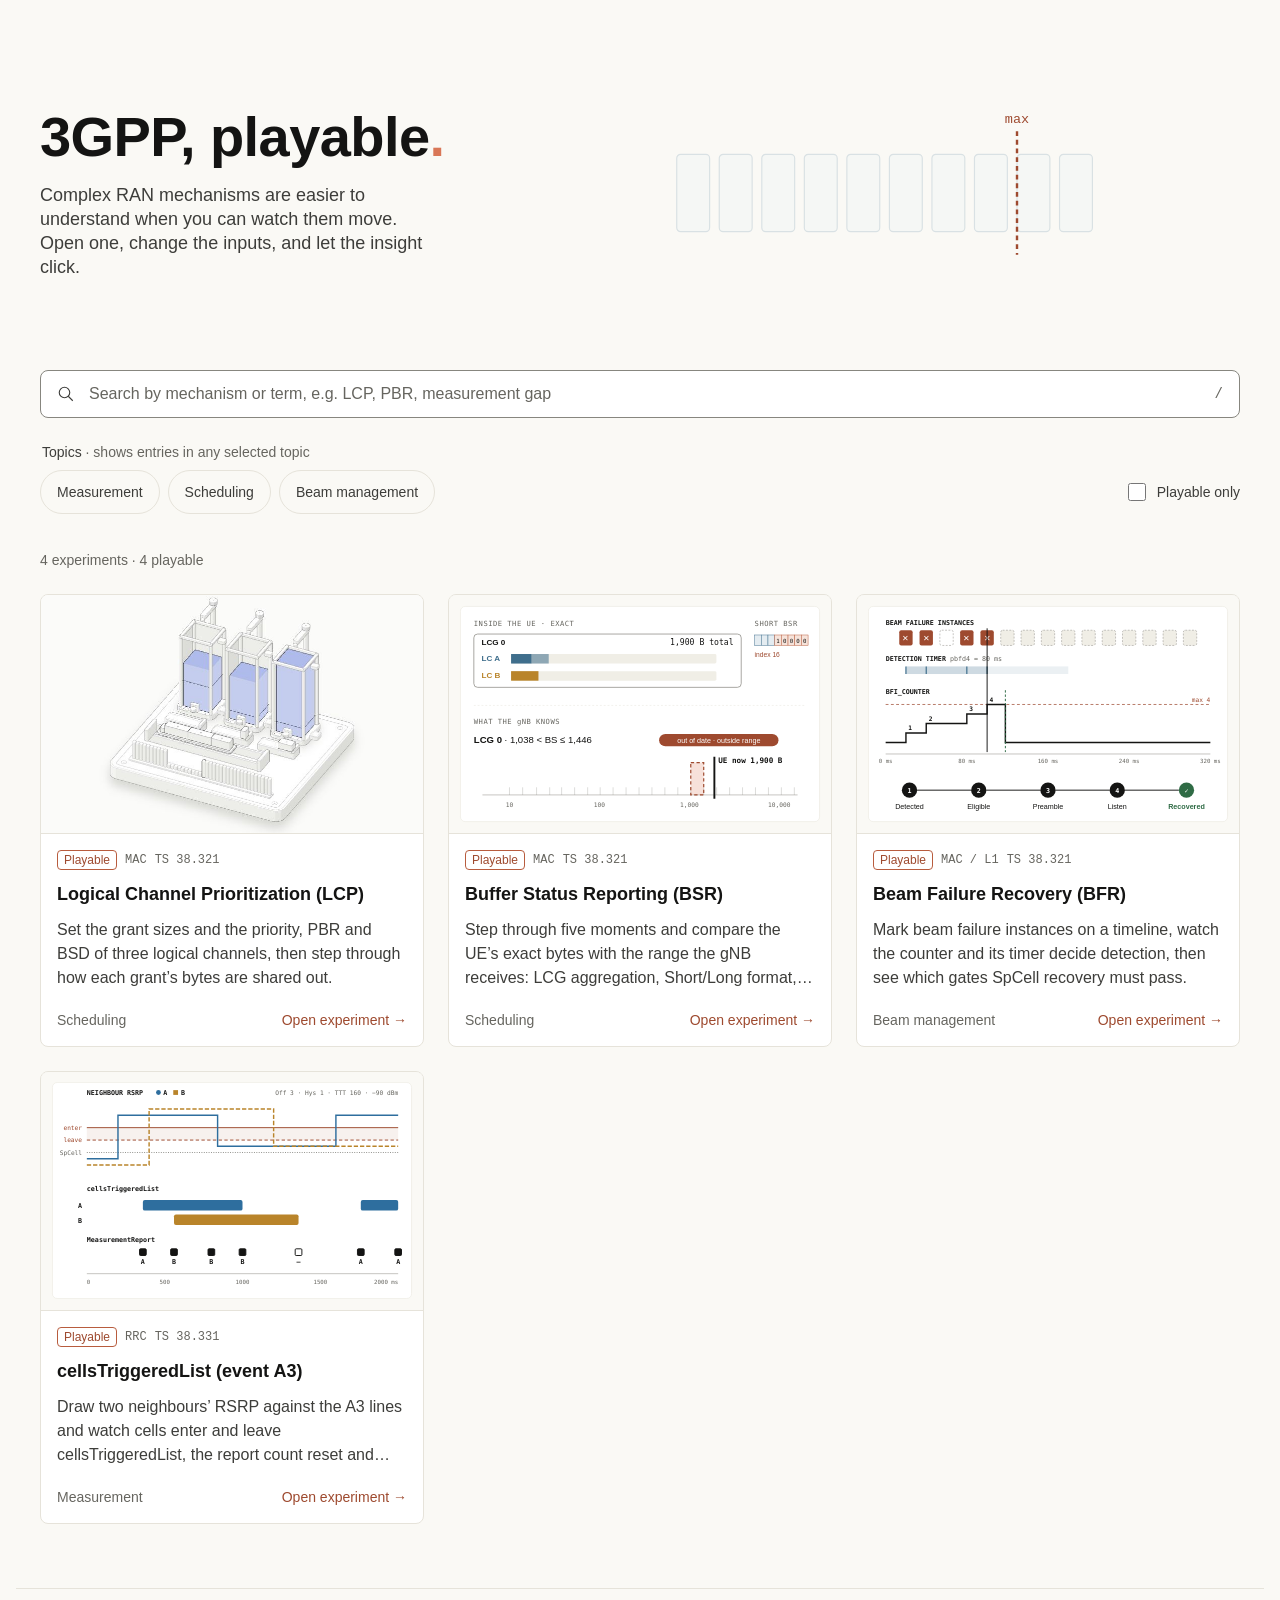
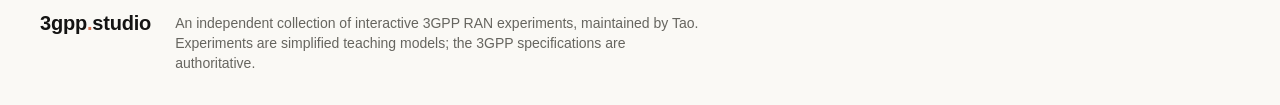
==== prototype/index.html @ b3eead16 "Add interactive experiments, sources and contribution guide" ====
<!doctype html><html lang="en"><head><meta charset="utf-8"><meta name="viewport" content="width=device-width,initial-scale=1"><title>3gpp.studio · 3GPP, playable</title><meta name="description" content="Complex RAN mechanisms become experiments you can watch and poke. Open one, change the inputs, and let the insight click."><link rel="stylesheet" href="assets/tokens.css"><link rel="stylesheet" href="assets/site.css?v=composition-20261102"><link rel="stylesheet" href="assets/hero/hero.css?v=composition-20261102"><script defer src="assets/strings.js"></script><script type="module" src="assets/hero/hero.mjs?v=four-20261104"></script><script defer src="assets/experiments.js?v=four-20261104"></script><script defer src="assets/components.js"></script><script defer src="assets/site.js?v=ctl-20261102"></script></head><body><a class="skip" href="#experiments">Skip to experiments</a><main class="container"><section class="hero"><div class="hero-copy"><h1 class="hero-wordmark"><span>3GPP, playable<span class="dot">.</span></span></h1><p class="hero-lead">Complex RAN mechanisms are easier to understand when you can watch them move. Open one, change the inputs, and let the insight click.</p></div><div class="hero-stage" id="hero-stage" aria-hidden="true"></div></section><form id="search-form" role="search"><label class="sr-only" for="search">Search experiments</label><div class="search"><svg width="18" height="18" viewBox="0 0 24 24" fill="none" stroke="currentColor" stroke-width="1.5" aria-hidden="true"><circle cx="10" cy="10" r="7"/><path d="m15 15 6 6"/></svg><input id="search" type="search" maxlength="300" autocomplete="off" placeholder="Search by mechanism or term, e.g. LCP, BSR, BFR, A3"><kbd aria-hidden="true">/</kbd></div></form><div class="filters"><fieldset><legend>Topics <span class="muted">· shows entries in any selected topic</span></legend><div id="topics" class="row"></div></fieldset><label class="checkbox"><input id="live" type="checkbox">Playable only</label></div><div class="results"><p id="result-count" role="status" aria-live="polite"></p><button id="clear" class="btn-text" hidden>Clear filters</button></div><div id="experiments" class="grid" tabindex="-1"></div><section id="empty" class="empty" hidden><h2>No matching experiments</h2><p>Try LCP, BSR, BFR or A3, or clear the filters.</p><button id="empty-clear" class="btn-primary">Clear all filters</button></section><noscript><p>Enable JavaScript to search and filter the catalog. You can also <a href="lab/lcp/index.html">open the LCP experiment directly</a>.</p></noscript></main><footer class="site-footer container"><span class="wordmark">3gpp<span>.</span>studio</span><p data-footer>An independent collection of interactive 3GPP RAN experiments, maintained by Tao. Experiments are simplified teaching models; the 3GPP specifications are authoritative.</p></footer></body></html>
---- prototype/assets/tokens.css ----
:root{
  /* ---------- primitives (do not use directly in components) ---------- */
  --s3-sand-50:#FAF9F5;  --s3-white:#FFFFFF;  --s3-sand-100:#F0EEE6;  --s3-sand-200:#E6E3DA;
  --s3-stone-500:#87867F; --s3-stone-600:#66655F; --s3-stone-800:#3D3D3A; --s3-stone-950:#141413;
  --s3-clay-400:#D97757;  --s3-clay-500:#B85C3E;  --s3-clay-700:#9E4A2F;

  /* ---------- semantic color ---------- */
  --s3-bg-page:var(--s3-sand-50);
  --s3-bg-surface:var(--s3-white);
  --s3-bg-subtle:var(--s3-sand-100);      /* preparing badge, placeholder art, pressed chip */
  --s3-bg-inverse:var(--s3-stone-950);    /* selected chip, primary button */
  --s3-text-strong:var(--s3-stone-950);   /* headings, titles, input text */
  --s3-text:var(--s3-stone-800);          /* body */
  --s3-text-muted:var(--s3-stone-600);    /* counts, placeholders, meta, footer */
  --s3-text-inverse:var(--s3-white);
  --s3-text-accent:var(--s3-clay-700);    /* playable badge, CTA, text links */
  --s3-border-subtle:var(--s3-sand-200);  /* cards, dividers, header/footer rules */
  --s3-border-control:var(--s3-stone-500);/* search field, checkbox, chip hover */
  --s3-border-accent:var(--s3-clay-500);  /* playable badge, live-card hover */
  --s3-focus:var(--s3-clay-500);
  --s3-brand-mark:var(--s3-clay-400);     /* the "." in the wordmark only */

  /* ---------- type ---------- */
  --s3-font-sans:ui-sans-serif,-apple-system,BlinkMacSystemFont,"Segoe UI",Roboto,"Helvetica Neue",Arial,sans-serif;
  --s3-font-mono:ui-monospace,"SF Mono",SFMono-Regular,Menlo,Consolas,monospace;
  --s3-text-xs:12px;  --s3-leading-xs:16px;   /* badges, mono meta, placeholder caption */
  --s3-text-sm:14px;  --s3-leading-sm:20px;   /* chips, counts, footer, lab bar, legend */
  --s3-text-md:16px;  --s3-leading-md:24px;   /* body, summaries, search input */
  --s3-text-lg:18px;  --s3-leading-lg:24px;   /* card title */
  --s3-text-xl:24px;  --s3-leading-xl:30px;   /* mobile H1, empty-state title, placeholder mark */
  --s3-text-2xl:32px; --s3-leading-2xl:38px;  /* desktop H1 */
  --s3-weight-regular:400; --s3-weight-semibold:600;
  --s3-tracking-tight:-0.01em;                /* H1 and wordmark only */

  /* ---------- space (4-pt) ---------- */
  --s3-space-1:4px; --s3-space-2:8px; --s3-space-3:12px; --s3-space-4:16px;
  --s3-space-5:24px; --s3-space-6:32px; --s3-space-7:48px; --s3-space-8:64px;

  /* ---------- layout ---------- */
  --s3-page-max:1248px;      /* includes gutters → 1200px content */
  --s3-gutter:24px;
  --s3-grid-gap:24px;
  --s3-measure:68ch;         /* intro paragraph, footer text, popover */
  --s3-control-h:44px;       /* chips, buttons, checkbox row, lab bar targets */
  --s3-control-h-lg:48px;    /* search field */

  /* ---------- shape, elevation, motion, focus ---------- */
  --s3-radius-sm:4px;  --s3-radius-md:8px;  --s3-radius-pill:999px;
  --s3-border-w:1px;
  --s3-shadow-popover:0 8px 24px rgb(20 20 19 / .08);   /* only shadow in the system */
  --s3-duration:120ms; --s3-ease:cubic-bezier(.2,0,0,1);
  --s3-focus-w:2px; --s3-focus-offset:2px;
}
@media (max-width:639px){ :root{ --s3-gutter:16px; --s3-grid-gap:16px; } }
---- prototype/assets/site.css ----
*{box-sizing:border-box}body{margin:0;background:var(--s3-bg-page);color:var(--s3-text);font:var(--s3-text-md)/var(--s3-leading-md) var(--s3-font-sans)}a{color:var(--s3-text-accent)}button,input{font:inherit}button,a,input,summary{touch-action:manipulation}button{cursor:pointer}h1,h2,h3,p{margin:0}h1{font-size:var(--s3-text-2xl);line-height:var(--s3-leading-2xl);letter-spacing:var(--s3-tracking-tight);font-weight:var(--s3-weight-semibold);color:var(--s3-text-strong)}h2{font-size:var(--s3-text-xl);line-height:var(--s3-leading-xl);color:var(--s3-text-strong)}[hidden]{display:none!important}:focus-visible,[data-state=focus]{outline:var(--s3-focus-w) solid var(--s3-focus);outline-offset:var(--s3-focus-offset)}.container{max-width:var(--s3-page-max);margin:auto;padding-inline:var(--s3-gutter)}.site-header{height:var(--s3-space-8);border-bottom:1px solid var(--s3-border-subtle)}.site-header .container{height:100%;display:flex;align-items:center}.wordmark{font-size:20px;font-weight:var(--s3-weight-semibold);letter-spacing:var(--s3-tracking-tight);color:var(--s3-text-strong);text-decoration:none;white-space:nowrap}.wordmark span{color:var(--s3-brand-mark)}.intro{padding:var(--s3-space-7) 0 var(--s3-space-6)}.intro p{max-width:var(--s3-measure);margin-top:var(--s3-space-3);font-size:var(--s3-text-lg);line-height:var(--s3-leading-md)}.search{display:flex;align-items:center;gap:var(--s3-space-3);height:var(--s3-control-h-lg);padding:0 var(--s3-space-4);border:1px solid var(--s3-border-control);border-radius:var(--s3-radius-md);background:var(--s3-bg-surface)}.search:focus-within{outline:var(--s3-focus-w) solid var(--s3-focus);outline-offset:var(--s3-focus-offset)}.search svg{flex-shrink:0}.search input{width:100%;min-width:0;border:0;outline:none;background:transparent;color:var(--s3-text-strong)}.search input::placeholder{color:var(--s3-text-muted)}kbd{font:var(--s3-text-sm) var(--s3-font-mono);color:var(--s3-text-muted)}.search:focus-within kbd{visibility:hidden}.filters{display:flex;align-items:flex-end;justify-content:space-between;gap:var(--s3-space-4);margin-top:var(--s3-space-5)}fieldset{border:0;padding:0;margin:0;min-width:0}legend{font-size:var(--s3-text-sm);line-height:var(--s3-leading-sm);margin-bottom:var(--s3-space-2)}.muted{color:var(--s3-text-muted)}.row{display:flex;flex-wrap:wrap;gap:var(--s3-space-2);align-items:center}.chip{min-height:var(--s3-control-h);padding:0 var(--s3-space-4);border:1px solid var(--s3-border-subtle);border-radius:var(--s3-radius-pill);background:transparent;color:var(--s3-text);font-size:var(--s3-text-sm);display:inline-flex;gap:var(--s3-space-2);align-items:center}.chip:hover,.chip[data-state=hover]{border-color:var(--s3-border-control);background:var(--s3-bg-subtle)}.chip:active,.chip[data-state=active]{background:var(--s3-bg-subtle)}.chip[aria-pressed=true]{background:var(--s3-bg-inverse);color:var(--s3-text-inverse);border-color:var(--s3-bg-inverse)}.chip-check{display:none}.chip[aria-pressed=true] .chip-check{display:inline}.checkbox{display:flex;align-items:center;gap:var(--s3-space-2);min-height:var(--s3-control-h);font-size:var(--s3-text-sm);white-space:nowrap;cursor:pointer}.checkbox input{width:18px;height:18px;accent-color:var(--s3-text-strong)}.results{display:flex;align-items:center;justify-content:space-between;min-height:var(--s3-control-h);margin:var(--s3-space-5) 0 var(--s3-space-3);color:var(--s3-text-muted);font-size:var(--s3-text-sm)}.btn-text{min-height:var(--s3-control-h);border:0;background:transparent;color:var(--s3-text-accent);text-decoration:underline;text-underline-offset:4px;padding:0 var(--s3-space-2);font-size:var(--s3-text-sm)}.btn-primary{min-height:var(--s3-control-h);border:1px solid var(--s3-bg-inverse);background:var(--s3-bg-inverse);color:var(--s3-text-inverse);border-radius:var(--s3-radius-sm);padding:0 var(--s3-space-4);font-size:var(--s3-text-sm)}.btn-primary:hover,.btn-primary[data-state=hover]{background:var(--s3-text)}.btn-primary:active,.btn-primary[data-state=active]{transform:translateY(1px)}.grid{display:grid;grid-template-columns:repeat(3,minmax(0,1fr));gap:var(--s3-grid-gap)}.card{border:1px solid var(--s3-border-subtle);border-radius:var(--s3-radius-md);overflow:hidden;display:flex;flex-direction:column;background:var(--s3-bg-surface);color:var(--s3-text);text-decoration:none;min-width:0}.card--playable{transition:transform var(--s3-duration) var(--s3-ease),border-color var(--s3-duration) var(--s3-ease)}.card--playable:hover,.card--playable[data-state=hover]{transform:translateY(-2px);border-color:var(--s3-border-accent)}.card--playable:active{transform:none}.preview{aspect-ratio:16/10;background:var(--s3-bg-subtle);overflow:hidden;border-bottom:1px solid var(--s3-border-subtle)}.preview img{display:block;width:100%;height:100%;object-fit:cover}.preview--plate{padding:var(--s3-space-5);display:flex;flex-direction:column;align-items:flex-start;justify-content:space-between;background-size:24px 24px}.preview[data-pattern=measurement]{background-image:linear-gradient(var(--s3-border-subtle) 1px,transparent 1px);background-size:100% 16px}.preview[data-pattern=scheduling]{background-image:linear-gradient(var(--s3-border-subtle) 1px,transparent 1px),linear-gradient(90deg,var(--s3-border-subtle) 1px,transparent 1px)}.preview[data-pattern=power]{background-image:linear-gradient(90deg,var(--s3-border-subtle) 1px,transparent 1px);background-size:12px 100%}.preview[data-pattern=security]{background-image:repeating-linear-gradient(45deg,transparent 0 11px,var(--s3-border-subtle) 11px 12px)}.plate-caption,.plate-mark{background:var(--s3-bg-subtle);padding:2px 6px;border-radius:var(--s3-radius-sm);font-family:var(--s3-font-mono)}.plate-caption{font-size:var(--s3-text-xs);line-height:var(--s3-leading-xs);color:var(--s3-text-muted)}.plate-mark{font-size:var(--s3-text-xl);line-height:var(--s3-leading-xl);color:var(--s3-text-strong)}.card-body{padding:var(--s3-space-4);display:flex;flex-direction:column;flex:1;gap:var(--s3-space-3)}.meta{display:flex;flex-wrap:wrap;align-items:center;gap:var(--s3-space-2);font:var(--s3-text-xs)/var(--s3-leading-xs) var(--s3-font-mono);color:var(--s3-text-muted)}.badge{padding:1px 6px;border:1px solid var(--s3-border-subtle);border-radius:var(--s3-radius-sm);background:var(--s3-bg-subtle);font:var(--s3-text-xs)/var(--s3-leading-xs) var(--s3-font-sans);white-space:nowrap}.badge--playable{color:var(--s3-text-accent);border-color:var(--s3-border-accent);background:var(--s3-bg-surface)}.card h2{font-size:var(--s3-text-lg);line-height:var(--s3-leading-lg);font-weight:var(--s3-weight-semibold)}.summary{display:-webkit-box;-webkit-line-clamp:3;-webkit-box-orient:vertical;overflow:hidden}.card-bottom{display:flex;justify-content:space-between;gap:var(--s3-space-3);margin-top:auto;padding-top:var(--s3-space-2);font-size:var(--s3-text-sm);line-height:var(--s3-leading-sm);color:var(--s3-text-muted)}.card-cta{color:var(--s3-text-accent);white-space:nowrap}.preparing-note{max-width:22ch;text-align:right}.empty{border:1px dashed var(--s3-border-control);border-radius:var(--s3-radius-md);padding:var(--s3-space-8) var(--s3-space-5);text-align:center}.empty p{margin:var(--s3-space-3) 0 var(--s3-space-5)}.site-footer{margin-top:var(--s3-space-8);padding-top:var(--s3-space-5);padding-bottom:var(--s3-space-6);display:flex;align-items:flex-start;gap:var(--s3-space-5);font-size:var(--s3-text-sm);line-height:var(--s3-leading-sm);border-top:1px solid var(--s3-border-subtle);color:var(--s3-text-muted)}.site-footer p{max-width:var(--s3-measure);flex:1}.site-footer>a{white-space:nowrap}.sr-only{position:absolute;width:1px;height:1px;padding:0;overflow:hidden;clip:rect(0,0,0,0);white-space:nowrap;border:0}.skip{position:absolute;left:var(--s3-gutter);top:-100px;background:var(--s3-bg-surface);padding:var(--s3-space-3);z-index:50}.skip:focus{top:var(--s3-space-2)}@media(max-width:1023px){.grid{grid-template-columns:repeat(2,minmax(0,1fr))}}@media(max-width:639px){.site-header{height:56px}.intro{padding-top:var(--s3-space-6)}h1{font-size:var(--s3-text-xl);line-height:var(--s3-leading-xl)}.intro p{font-size:var(--s3-text-md)}.grid{grid-template-columns:1fr}.filters{align-items:flex-start;flex-direction:column}.search kbd{display:none}.site-footer{flex-direction:column}.preparing-note{max-width:23ch}}@media(prefers-reduced-motion:reduce){*{transition:none!important;scroll-behavior:auto!important}}

/* Tightly framed Anatomy previews must remain fully visible. */
.card[data-id="measurement"] .preview img,
.card[data-id="gap"] .preview img,
.card[data-id="power"] .preview img,
.card[data-id="security"] .preview img{object-fit:contain}
---- prototype/assets/hero/hero.css ----
.hero{position:relative;display:grid;grid-template-columns:minmax(0,2fr) minmax(0,3fr);align-items:center;gap:var(--s3-space-6);padding:var(--s3-space-7) 0 var(--s3-space-6);isolation:isolate}
.hero-copy{position:relative;z-index:2;min-width:0}
.hero-stage{position:relative;z-index:1;min-width:0;height:clamp(220px,24vw,290px);aspect-ratio:auto;overflow:hidden;pointer-events:none;mask-image:linear-gradient(90deg,transparent 0,#000 18%,#000 100%);-webkit-mask-image:linear-gradient(90deg,transparent 0,#000 18%,#000 100%)}
.hero-stage .hero-svg,.hero-stage .hero-svg svg{width:100%;height:100%;display:block}
.hero-wordmark{display:block;font-weight:var(--s3-weight-semibold);letter-spacing:var(--s3-tracking-tight);color:var(--s3-text-strong);font-size:clamp(28px,5.2vw,56px);line-height:1.08;margin:0;white-space:nowrap}
.hero-wordmark .dot{color:var(--s3-brand-mark)}
.hero-lead{max-width:40ch;margin-top:var(--s3-space-4);font-size:var(--s3-text-lg);line-height:var(--s3-leading-md);color:var(--s3-text)}
@media (max-width:899px){
  .hero{grid-template-columns:minmax(0,1fr) minmax(0,1fr);gap:var(--s3-space-5)}
  .hero-wordmark{white-space:normal;font-size:clamp(26px,5.5vw,42px)}
  .hero-stage{aspect-ratio:1/1}
}
@media (max-width:639px){
  .hero{grid-template-columns:1fr;padding-top:var(--s3-space-6)}
  .hero-stage{aspect-ratio:16/7;opacity:.4;mask-image:radial-gradient(ellipse 90% 100% at 60% 50%,#000 50%,transparent 100%);-webkit-mask-image:radial-gradient(ellipse 90% 100% at 60% 50%,#000 50%,transparent 100%)}
  .hero-wordmark{font-size:clamp(26px,8vw,36px)}
}
@media (max-width:479px){.hero-stage{display:none}}
@media (prefers-reduced-motion: reduce){.hero-stage *{animation:none!important}}
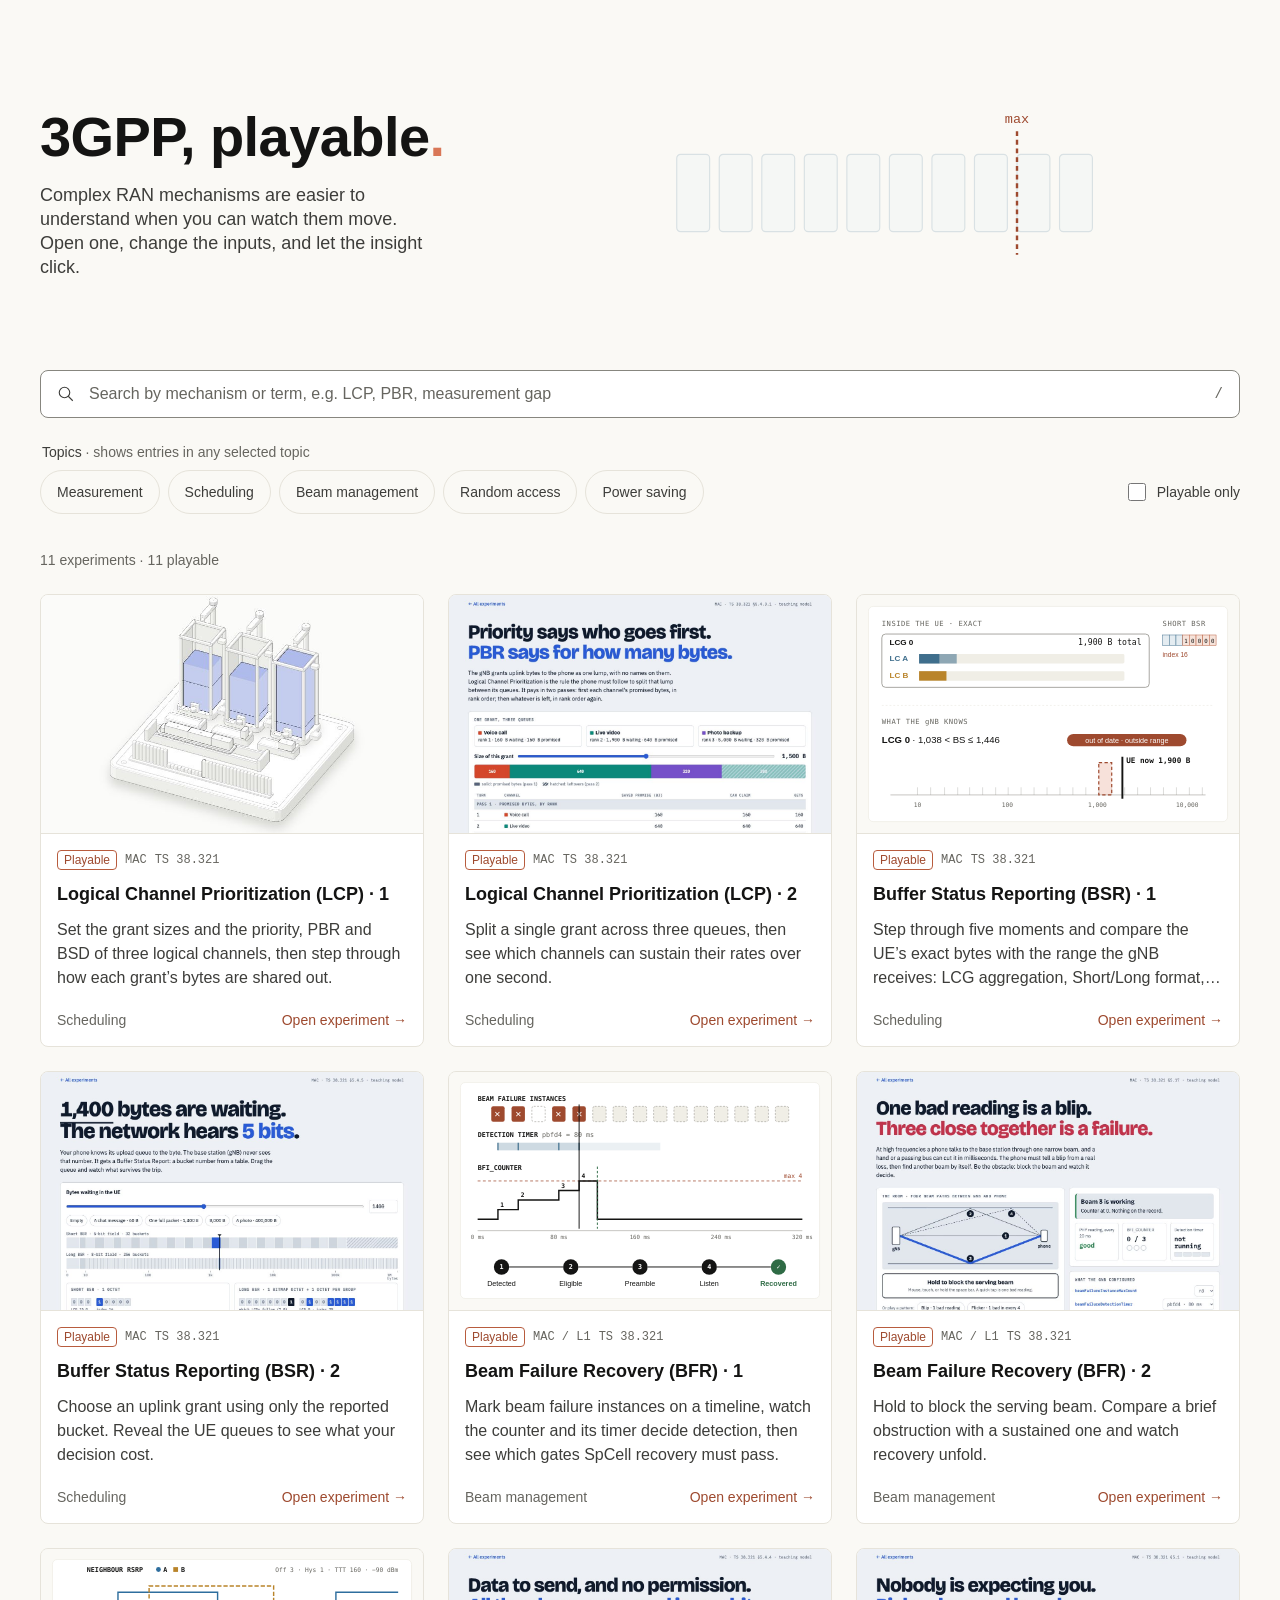
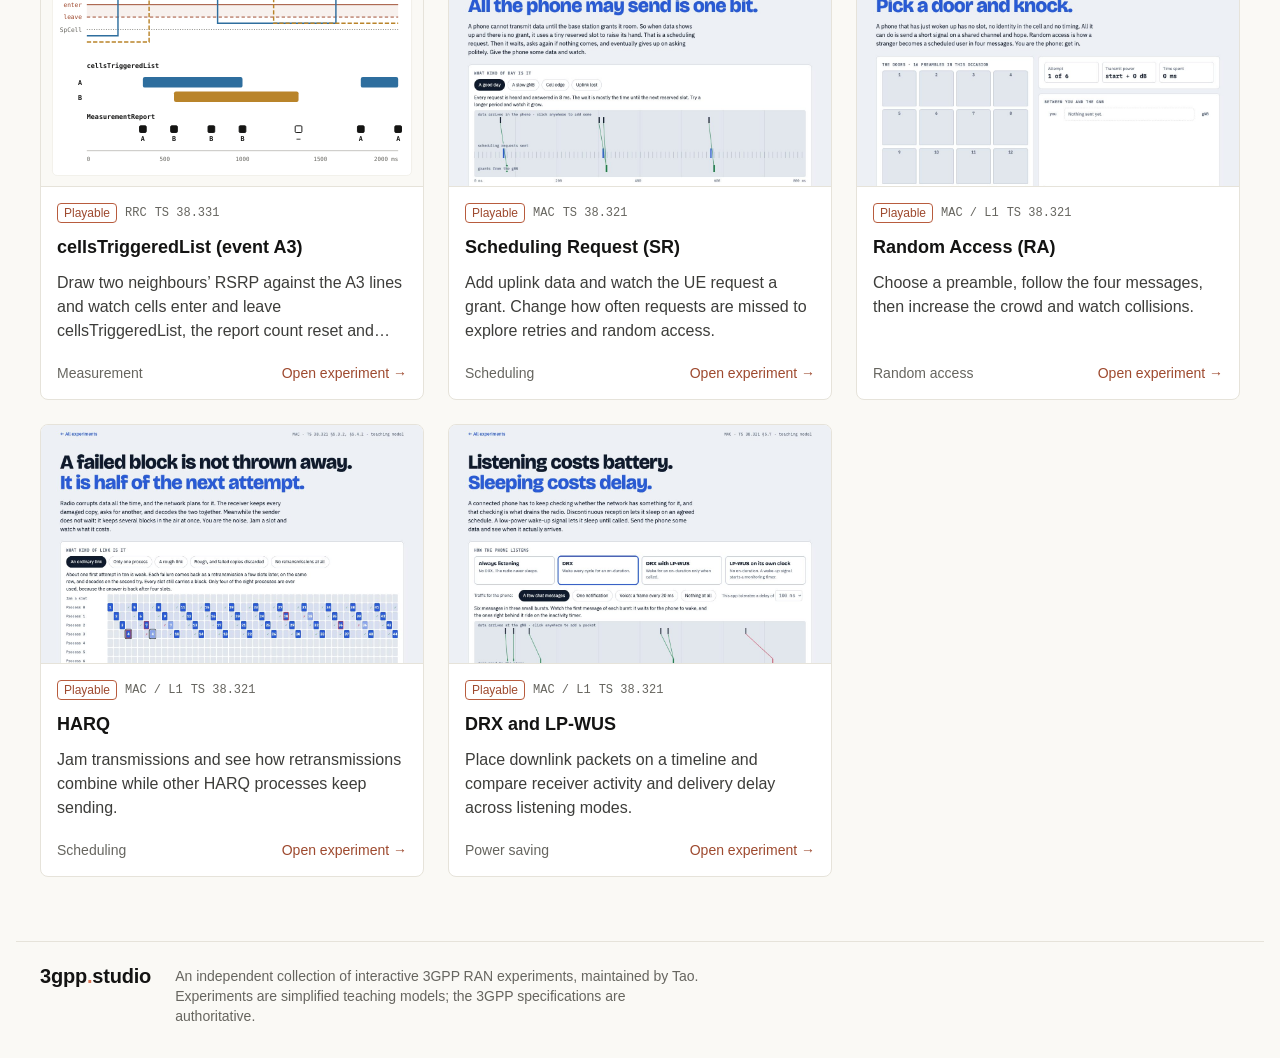
==== commit f1b99652: "Publish seven interactive radio labs and number related experiments" ====
--- a/prototype/index.html
+++ b/prototype/index.html
@@ -1 +1 @@
-<!doctype html><html lang="en"><head><meta charset="utf-8"><meta name="viewport" content="width=device-width,initial-scale=1"><title>3gpp.studio · 3GPP, playable</title><meta name="description" content="Complex RAN mechanisms become experiments you can watch and poke. Open one, change the inputs, and let the insight click."><link rel="stylesheet" href="assets/tokens.css"><link rel="stylesheet" href="assets/site.css?v=composition-20261102"><link rel="stylesheet" href="assets/hero/hero.css?v=composition-20261102"><script defer src="assets/strings.js"></script><script type="module" src="assets/hero/hero.mjs?v=four-20261104"></script><script defer src="assets/experiments.js?v=four-20261104"></script><script defer src="assets/components.js"></script><script defer src="assets/site.js?v=ctl-20261102"></script></head><body><a class="skip" href="#experiments">Skip to experiments</a><main class="container"><section class="hero"><div class="hero-copy"><h1 class="hero-wordmark"><span>3GPP, playable<span class="dot">.</span></span></h1><p class="hero-lead">Complex RAN mechanisms are easier to understand when you can watch them move. Open one, change the inputs, and let the insight click.</p></div><div class="hero-stage" id="hero-stage" aria-hidden="true"></div></section><form id="search-form" role="search"><label class="sr-only" for="search">Search experiments</label><div class="search"><svg width="18" height="18" viewBox="0 0 24 24" fill="none" stroke="currentColor" stroke-width="1.5" aria-hidden="true"><circle cx="10" cy="10" r="7"/><path d="m15 15 6 6"/></svg><input id="search" type="search" maxlength="300" autocomplete="off" placeholder="Search by mechanism or term, e.g. LCP, BSR, BFR, A3"><kbd aria-hidden="true">/</kbd></div></form><div class="filters"><fieldset><legend>Topics <span class="muted">· shows entries in any selected topic</span></legend><div id="topics" class="row"></div></fieldset><label class="checkbox"><input id="live" type="checkbox">Playable only</label></div><div class="results"><p id="result-count" role="status" aria-live="polite"></p><button id="clear" class="btn-text" hidden>Clear filters</button></div><div id="experiments" class="grid" tabindex="-1"></div><section id="empty" class="empty" hidden><h2>No matching experiments</h2><p>Try LCP, BSR, BFR or A3, or clear the filters.</p><button id="empty-clear" class="btn-primary">Clear all filters</button></section><noscript><p>Enable JavaScript to search and filter the catalog. You can also <a href="lab/lcp/index.html">open the LCP experiment directly</a>.</p></noscript></main><footer class="site-footer container"><span class="wordmark">3gpp<span>.</span>studio</span><p data-footer>An independent collection of interactive 3GPP RAN experiments, maintained by Tao. Experiments are simplified teaching models; the 3GPP specifications are authoritative.</p></footer></body></html>+<!doctype html><html lang="en"><head><meta charset="utf-8"><meta name="viewport" content="width=device-width,initial-scale=1"><title>3gpp.studio · 3GPP, playable</title><meta name="description" content="Complex RAN mechanisms become experiments you can watch and poke. Open one, change the inputs, and let the insight click."><link rel="stylesheet" href="assets/tokens.css"><link rel="stylesheet" href="assets/site.css?v=composition-20261102"><link rel="stylesheet" href="assets/hero/hero.css?v=composition-20261102"><script defer src="assets/strings.js"></script><script type="module" src="assets/hero/hero.mjs?v=four-20261104"></script><script defer src="assets/experiments.js?v=labs-20261112"></script><script defer src="assets/components.js"></script><script defer src="assets/site.js?v=ctl-20261102"></script></head><body><a class="skip" href="#experiments">Skip to experiments</a><main class="container"><section class="hero"><div class="hero-copy"><h1 class="hero-wordmark"><span>3GPP, playable<span class="dot">.</span></span></h1><p class="hero-lead">Complex RAN mechanisms are easier to understand when you can watch them move. Open one, change the inputs, and let the insight click.</p></div><div class="hero-stage" id="hero-stage" aria-hidden="true"></div></section><form id="search-form" role="search"><label class="sr-only" for="search">Search experiments</label><div class="search"><svg width="18" height="18" viewBox="0 0 24 24" fill="none" stroke="currentColor" stroke-width="1.5" aria-hidden="true"><circle cx="10" cy="10" r="7"/><path d="m15 15 6 6"/></svg><input id="search" type="search" maxlength="300" autocomplete="off" placeholder="Search by mechanism or term, e.g. LCP, BSR, BFR, A3"><kbd aria-hidden="true">/</kbd></div></form><div class="filters"><fieldset><legend>Topics <span class="muted">· shows entries in any selected topic</span></legend><div id="topics" class="row"></div></fieldset><label class="checkbox"><input id="live" type="checkbox">Playable only</label></div><div class="results"><p id="result-count" role="status" aria-live="polite"></p><button id="clear" class="btn-text" hidden>Clear filters</button></div><div id="experiments" class="grid" tabindex="-1"></div><section id="empty" class="empty" hidden><h2>No matching experiments</h2><p>Try LCP, BSR, BFR or A3, or clear the filters.</p><button id="empty-clear" class="btn-primary">Clear all filters</button></section><noscript><p>Enable JavaScript to search and filter the catalog. You can also <a href="lab/lcp/index.html">open the LCP experiment directly</a>.</p></noscript></main><footer class="site-footer container"><span class="wordmark">3gpp<span>.</span>studio</span><p data-footer>An independent collection of interactive 3GPP RAN experiments, maintained by Tao. Experiments are simplified teaching models; the 3GPP specifications are authoritative.</p></footer></body></html>
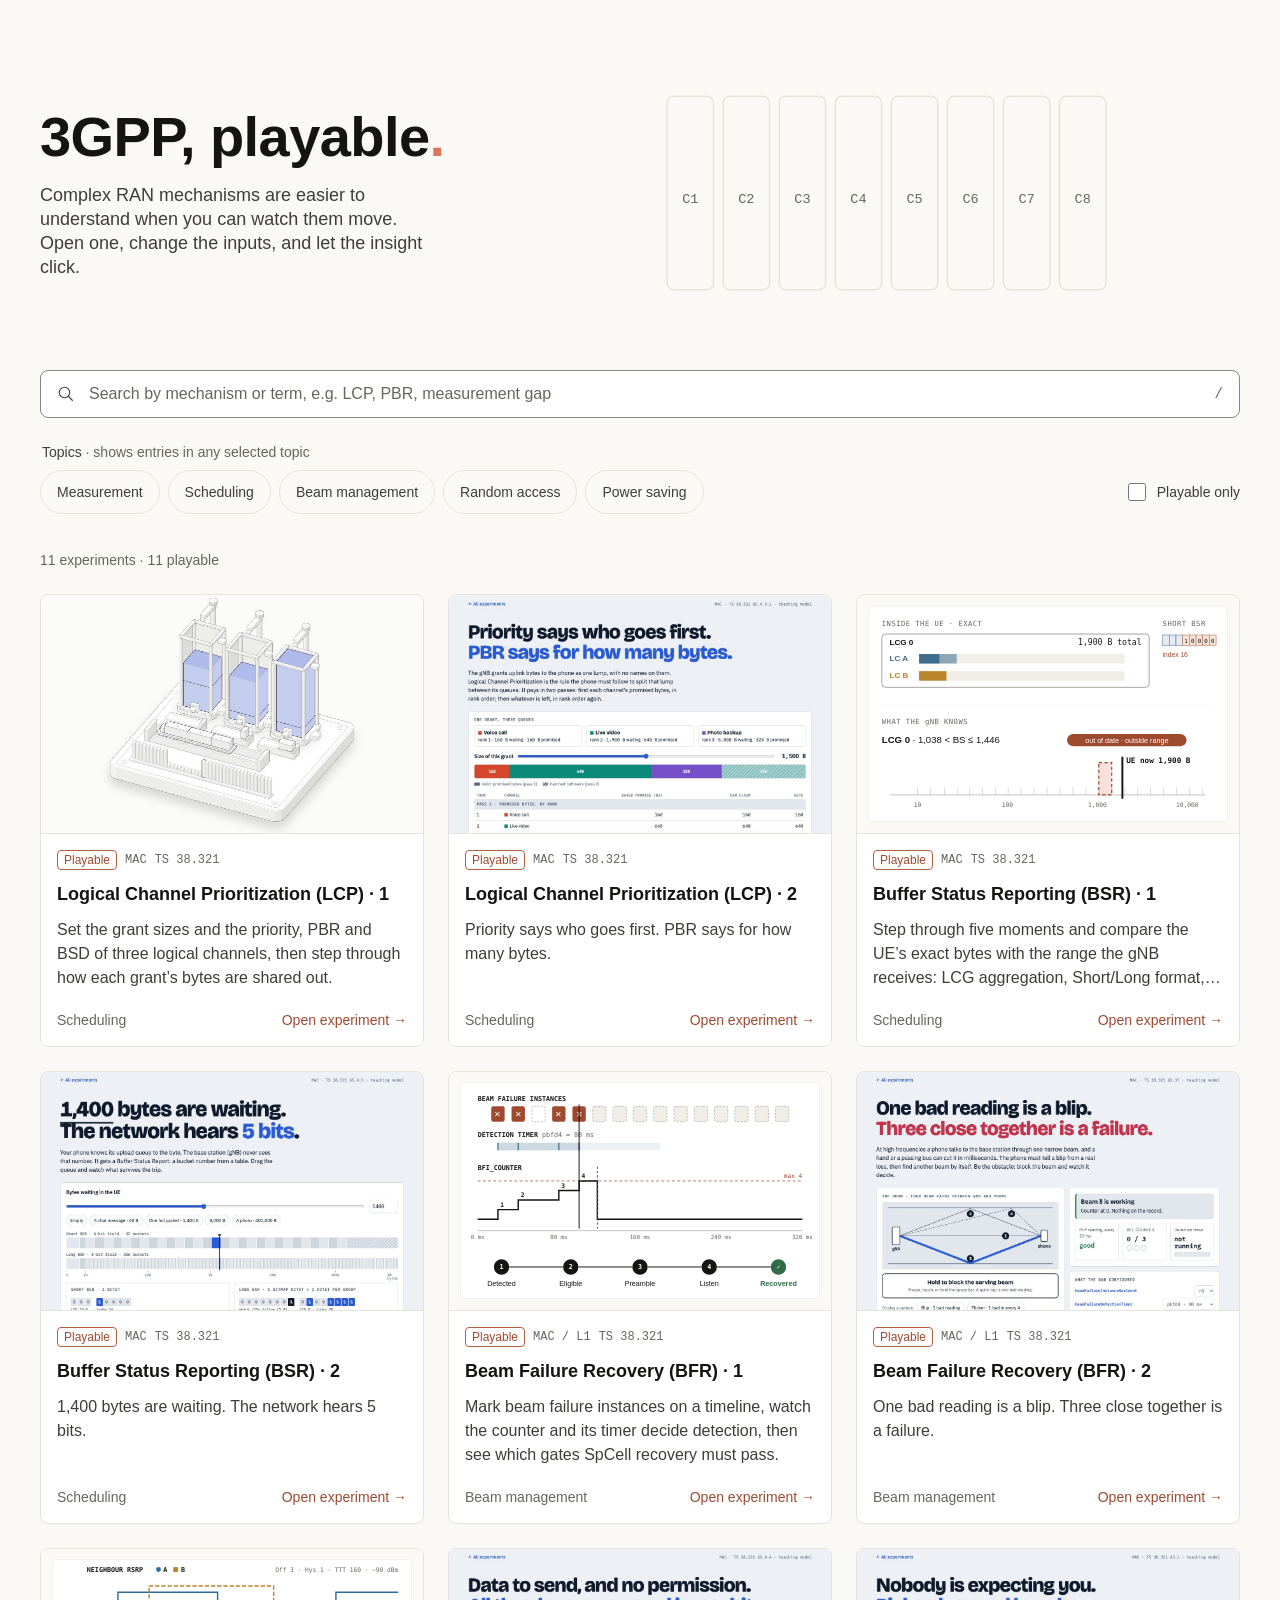
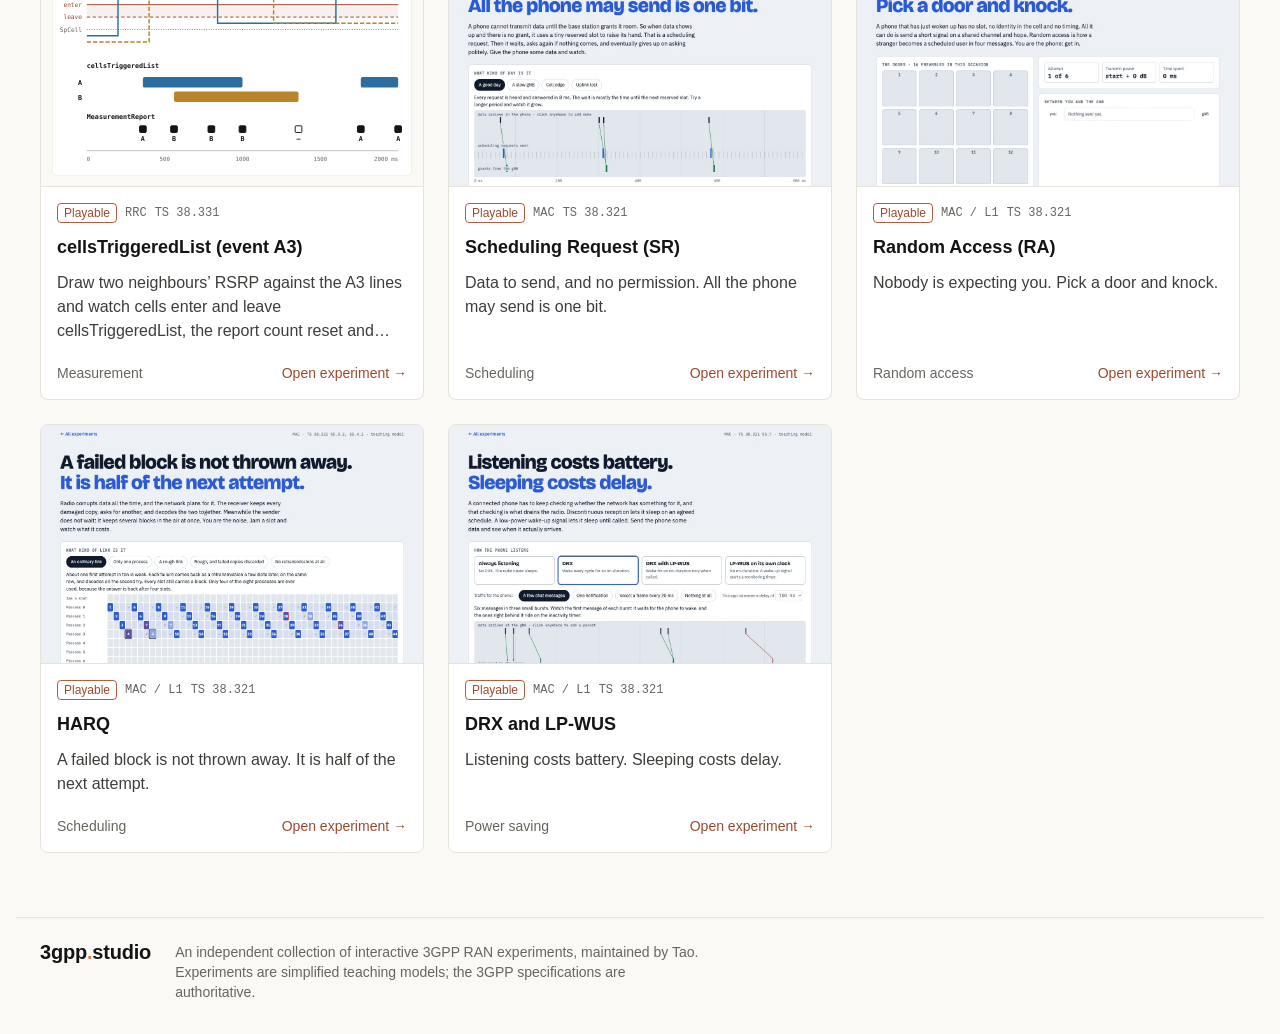
==== commit 2fbfcc8a: "Use the original lab headlines in the catalog" ====
--- a/prototype/index.html
+++ b/prototype/index.html
@@ -1 +1 @@
-<!doctype html><html lang="en"><head><meta charset="utf-8"><meta name="viewport" content="width=device-width,initial-scale=1"><title>3gpp.studio · 3GPP, playable</title><meta name="description" content="Complex RAN mechanisms become experiments you can watch and poke. Open one, change the inputs, and let the insight click."><link rel="stylesheet" href="assets/tokens.css"><link rel="stylesheet" href="assets/site.css?v=composition-20261102"><link rel="stylesheet" href="assets/hero/hero.css?v=composition-20261102"><script defer src="assets/strings.js"></script><script type="module" src="assets/hero/hero.mjs?v=four-20261104"></script><script defer src="assets/experiments.js?v=labs-20261112"></script><script defer src="assets/components.js"></script><script defer src="assets/site.js?v=ctl-20261102"></script></head><body><a class="skip" href="#experiments">Skip to experiments</a><main class="container"><section class="hero"><div class="hero-copy"><h1 class="hero-wordmark"><span>3GPP, playable<span class="dot">.</span></span></h1><p class="hero-lead">Complex RAN mechanisms are easier to understand when you can watch them move. Open one, change the inputs, and let the insight click.</p></div><div class="hero-stage" id="hero-stage" aria-hidden="true"></div></section><form id="search-form" role="search"><label class="sr-only" for="search">Search experiments</label><div class="search"><svg width="18" height="18" viewBox="0 0 24 24" fill="none" stroke="currentColor" stroke-width="1.5" aria-hidden="true"><circle cx="10" cy="10" r="7"/><path d="m15 15 6 6"/></svg><input id="search" type="search" maxlength="300" autocomplete="off" placeholder="Search by mechanism or term, e.g. LCP, BSR, BFR, A3"><kbd aria-hidden="true">/</kbd></div></form><div class="filters"><fieldset><legend>Topics <span class="muted">· shows entries in any selected topic</span></legend><div id="topics" class="row"></div></fieldset><label class="checkbox"><input id="live" type="checkbox">Playable only</label></div><div class="results"><p id="result-count" role="status" aria-live="polite"></p><button id="clear" class="btn-text" hidden>Clear filters</button></div><div id="experiments" class="grid" tabindex="-1"></div><section id="empty" class="empty" hidden><h2>No matching experiments</h2><p>Try LCP, BSR, BFR or A3, or clear the filters.</p><button id="empty-clear" class="btn-primary">Clear all filters</button></section><noscript><p>Enable JavaScript to search and filter the catalog. You can also <a href="lab/lcp/index.html">open the LCP experiment directly</a>.</p></noscript></main><footer class="site-footer container"><span class="wordmark">3gpp<span>.</span>studio</span><p data-footer>An independent collection of interactive 3GPP RAN experiments, maintained by Tao. Experiments are simplified teaching models; the 3GPP specifications are authoritative.</p></footer></body></html>+<!doctype html><html lang="en"><head><meta charset="utf-8"><meta name="viewport" content="width=device-width,initial-scale=1"><title>3gpp.studio · 3GPP, playable</title><meta name="description" content="Complex RAN mechanisms become experiments you can watch and poke. Open one, change the inputs, and let the insight click."><link rel="stylesheet" href="assets/tokens.css"><link rel="stylesheet" href="assets/site.css?v=composition-20261102"><link rel="stylesheet" href="assets/hero/hero.css?v=composition-20261102"><script defer src="assets/strings.js"></script><script type="module" src="assets/hero/hero.mjs?v=four-20261104"></script><script defer src="assets/experiments.js?v=originals-20261112"></script><script defer src="assets/components.js"></script><script defer src="assets/site.js?v=ctl-20261102"></script></head><body><a class="skip" href="#experiments">Skip to experiments</a><main class="container"><section class="hero"><div class="hero-copy"><h1 class="hero-wordmark"><span>3GPP, playable<span class="dot">.</span></span></h1><p class="hero-lead">Complex RAN mechanisms are easier to understand when you can watch them move. Open one, change the inputs, and let the insight click.</p></div><div class="hero-stage" id="hero-stage" aria-hidden="true"></div></section><form id="search-form" role="search"><label class="sr-only" for="search">Search experiments</label><div class="search"><svg width="18" height="18" viewBox="0 0 24 24" fill="none" stroke="currentColor" stroke-width="1.5" aria-hidden="true"><circle cx="10" cy="10" r="7"/><path d="m15 15 6 6"/></svg><input id="search" type="search" maxlength="300" autocomplete="off" placeholder="Search by mechanism or term, e.g. LCP, BSR, BFR, A3"><kbd aria-hidden="true">/</kbd></div></form><div class="filters"><fieldset><legend>Topics <span class="muted">· shows entries in any selected topic</span></legend><div id="topics" class="row"></div></fieldset><label class="checkbox"><input id="live" type="checkbox">Playable only</label></div><div class="results"><p id="result-count" role="status" aria-live="polite"></p><button id="clear" class="btn-text" hidden>Clear filters</button></div><div id="experiments" class="grid" tabindex="-1"></div><section id="empty" class="empty" hidden><h2>No matching experiments</h2><p>Try LCP, BSR, BFR or A3, or clear the filters.</p><button id="empty-clear" class="btn-primary">Clear all filters</button></section><noscript><p>Enable JavaScript to search and filter the catalog. You can also <a href="lab/lcp/index.html">open the LCP experiment directly</a>.</p></noscript></main><footer class="site-footer container"><span class="wordmark">3gpp<span>.</span>studio</span><p data-footer>An independent collection of interactive 3GPP RAN experiments, maintained by Tao. Experiments are simplified teaching models; the 3GPP specifications are authoritative.</p></footer></body></html>
